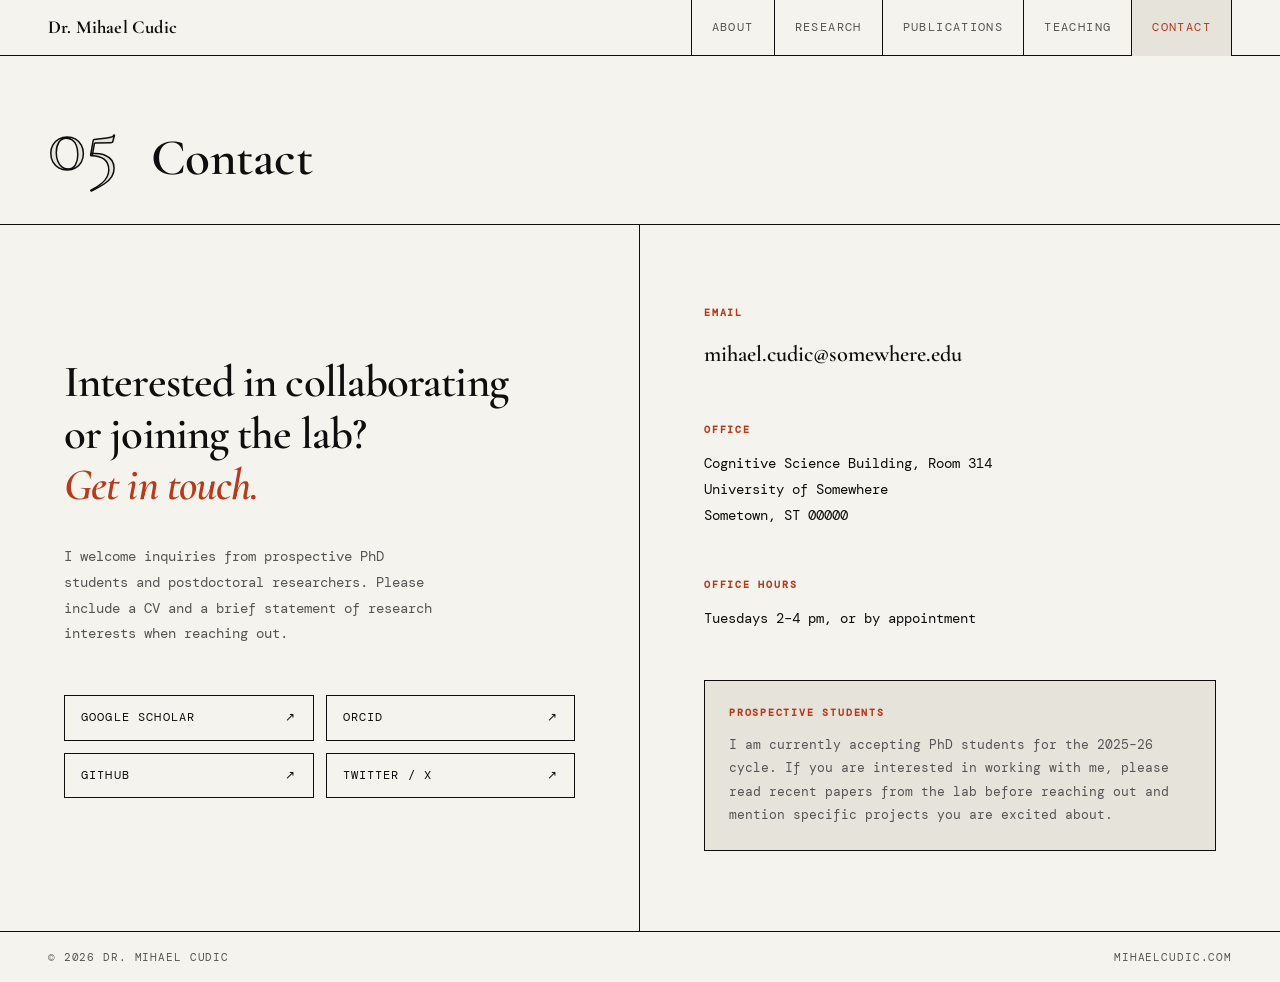
==== contact.html @ b6e157e0 "seperate pages" ====
<!DOCTYPE html>
<html lang="en">
<head>
  <meta charset="UTF-8"/>
  <meta name="viewport" content="width=device-width, initial-scale=1.0"/>
  <title>Contact — Dr. Mihael Cudic</title>
  <link rel="stylesheet" href="style.css"/>
  <style>
    /* ── CONTACT-SPECIFIC ───────────────────────────────────── */
    .contact-layout {
      display: grid;
      grid-template-columns: 1fr 1fr;
      flex: 1;
    }

    /* LEFT — big statement */
    .contact-left {
      padding: 5rem 4rem;
      border-right: var(--border);
      display: flex;
      flex-direction: column;
      justify-content: center;
    }

    .contact-tagline {
      font-family: 'Cormorant Garamond', serif;
      font-size: clamp(2rem, 3.5vw, 3.5rem);
      font-weight: 600;
      line-height: 1.15;
      letter-spacing: -0.02em;
      margin-bottom: 2rem;
    }

    .contact-tagline em { font-style: italic; color: var(--accent); }

    .contact-blurb {
      font-size: 0.85rem;
      color: var(--mid);
      line-height: 1.9;
      max-width: 48ch;
      margin-bottom: 3rem;
    }

    .social-grid {
      display: grid;
      grid-template-columns: 1fr 1fr;
      gap: 0.75rem;
    }

    .social-btn {
      display: flex;
      align-items: center;
      justify-content: space-between;
      padding: 0.75rem 1rem;
      border: var(--border);
      text-decoration: none;
      color: var(--black);
      font-size: 0.72rem;
      letter-spacing: 0.1em;
      text-transform: uppercase;
      transition: all 0.15s;
    }

    .social-btn:hover { background: var(--black); color: var(--white); }
    .social-btn::after { content: '↗'; margin-left: 0.5rem; }

    /* RIGHT — details */
    .contact-right {
      padding: 5rem 4rem;
      display: flex;
      flex-direction: column;
      justify-content: center;
      gap: 3rem;
    }

    .contact-block h3 {
      font-size: 0.62rem;
      letter-spacing: 0.18em;
      text-transform: uppercase;
      color: var(--accent);
      margin-bottom: 0.75rem;
    }

    .contact-block p,
    .contact-block a {
      font-size: 0.9rem;
      color: var(--black);
      text-decoration: none;
      line-height: 1.8;
      display: block;
    }

    .contact-block a:hover { color: var(--accent); }

    .email-link {
      font-family: 'Cormorant Garamond', serif;
      font-size: 1.4rem !important;
      font-weight: 600;
    }

    .prospective-box {
      border: var(--border);
      padding: 1.5rem;
      background: var(--light);
    }

    .prospective-box h3 {
      font-size: 0.62rem;
      letter-spacing: 0.18em;
      text-transform: uppercase;
      color: var(--accent);
      margin-bottom: 0.75rem;
    }

    .prospective-box p {
      font-size: 0.8rem;
      color: var(--mid);
      line-height: 1.8;
    }

    @media (max-width: 860px) {
      .contact-layout { grid-template-columns: 1fr; }
      .contact-left { border-right: none; border-bottom: var(--border); padding: 3rem 1.25rem; }
      .contact-right { padding: 3rem 1.25rem; }
      .social-grid { grid-template-columns: 1fr; }
    }
  </style>
</head>
<body>
<div class="page">

  <div class="page-header">
    <span class="page-header-num">05</span>
    <h1>Contact</h1>
  </div>

  <div class="contact-layout">

    <!-- LEFT -->
    <div class="contact-left" id="contact-left"></div>

    <!-- RIGHT -->
    <div class="contact-right" id="contact-right"></div>

  </div>

</div>

<script src="nav.js"></script>
<script>
/* ============================================================
   CONTACT DETAILS — edit here
   ============================================================ */
const CONTACT = {
  tagline_1: "Interested in collaborating",
  tagline_2: "or joining the lab?",
  tagline_accent: "Get in touch.",
  blurb: "I welcome inquiries from prospective PhD students and postdoctoral researchers. Please include a CV and a brief statement of research interests when reaching out.",

  email: "mihael.cudic@somewhere.edu",
  office: "Cognitive Science Building, Room 314\nUniversity of Somewhere\nSometown, ST 00000",
  office_hours: "Tuesdays 2–4 pm, or by appointment",

  links: [
    { label: "Google Scholar", url: "https://scholar.google.com" },
    { label: "ORCID",         url: "https://orcid.org" },
    { label: "GitHub",        url: "https://github.com/mihaelcudic" },
    { label: "Twitter / X",   url: "https://twitter.com" },
  ],

  prospective_note: "I am currently accepting PhD students for the 2025–26 cycle. If you are interested in working with me, please read recent papers from the lab before reaching out and mention specific projects you are excited about.",
};

/* ── RENDER ───────────────────────────────────────────────── */
const left = document.getElementById('contact-left');
const right = document.getElementById('contact-right');

left.innerHTML = `
  <h2 class="contact-tagline">
    ${CONTACT.tagline_1}<br>${CONTACT.tagline_2}<br>
    <em>${CONTACT.tagline_accent}</em>
  </h2>
  <p class="contact-blurb">${CONTACT.blurb}</p>
  <div class="social-grid">
    ${CONTACT.links.filter(l => l.url).map(l =>
      `<a class="social-btn" href="${l.url}" target="_blank">${l.label}</a>`
    ).join('')}
  </div>`;

right.innerHTML = `
  <div class="contact-block">
    <h3>Email</h3>
    <a class="email-link" href="mailto:${CONTACT.email}">${CONTACT.email}</a>
  </div>
  <div class="contact-block">
    <h3>Office</h3>
    <p>${CONTACT.office.replace(/\n/g, '<br>')}</p>
  </div>
  <div class="contact-block">
    <h3>Office Hours</h3>
    <p>${CONTACT.office_hours}</p>
  </div>
  <div class="prospective-box">
    <h3>Prospective Students</h3>
    <p>${CONTACT.prospective_note}</p>
  </div>`;
</script>
</body>
</html>
---- style.css ----
/* ============================================================
   SHARED STYLES — mihaelcudic.com
   ============================================================ */

@import url('https://fonts.googleapis.com/css2?family=Cormorant+Garamond:ital,wght@0,400;0,600;0,700;1,400;1,600&family=DM+Mono:wght@300;400;500&display=swap');

*, *::before, *::after { box-sizing: border-box; margin: 0; padding: 0; }

:root {
  --black:   #0e0e0e;
  --white:   #f5f3ee;
  --accent:  #b83a1a;
  --mid:     #555;
  --light:   #e6e3db;
  --border:  1.5px solid #0e0e0e;
}

html { scroll-behavior: smooth; }

body {
  font-family: 'DM Mono', monospace;
  background: var(--white);
  color: var(--black);
  font-size: 14px;
  line-height: 1.7;
  min-height: 100vh;
  display: flex;
  flex-direction: column;
}

/* ── NAV ──────────────────────────────────────────────────── */
nav {
  position: fixed;
  top: 0; left: 0; right: 0;
  z-index: 200;
  display: flex;
  justify-content: space-between;
  align-items: center;
  padding: 0 3rem;
  height: 56px;
  background: var(--white);
  border-bottom: var(--border);
}

.nav-logo {
  font-family: 'Cormorant Garamond', serif;
  font-size: 1.15rem;
  font-weight: 700;
  letter-spacing: 0.01em;
  text-decoration: none;
  color: var(--black);
  white-space: nowrap;
}

.nav-links {
  display: flex;
  list-style: none;
  gap: 0;
}

.nav-links li a {
  display: block;
  padding: 0 1.25rem;
  height: 56px;
  line-height: 56px;
  text-decoration: none;
  color: var(--mid);
  font-size: 0.72rem;
  letter-spacing: 0.12em;
  text-transform: uppercase;
  border-left: var(--border);
  transition: color 0.15s, background 0.15s;
}

.nav-links li:last-child a { border-right: var(--border); }
.nav-links li a:hover { color: var(--black); background: var(--light); }
.nav-links li a.active { color: var(--accent); background: var(--light); }

/* ── PAGE WRAPPER ─────────────────────────────────────────── */
.page {
  margin-top: 56px;
  flex: 1;
  display: flex;
  flex-direction: column;
}

/* ── PAGE HEADER STRIP ────────────────────────────────────── */
.page-header {
  border-bottom: var(--border);
  padding: 3rem 3rem 2.5rem;
  display: flex;
  align-items: flex-end;
  gap: 2rem;
}

.page-header-num {
  font-family: 'Cormorant Garamond', serif;
  font-size: 5rem;
  font-weight: 400;
  color: var(--light);
  -webkit-text-stroke: 1.5px var(--black);
  line-height: 1;
}

.page-header h1 {
  font-family: 'Cormorant Garamond', serif;
  font-size: clamp(2.5rem, 4vw, 4rem);
  font-weight: 600;
  line-height: 1;
  letter-spacing: -0.01em;
}

/* ── FOOTER ───────────────────────────────────────────────── */
footer {
  margin-top: auto;
  border-top: var(--border);
  padding: 1rem 3rem;
  display: flex;
  justify-content: space-between;
  align-items: center;
  font-size: 0.68rem;
  letter-spacing: 0.08em;
  text-transform: uppercase;
  color: var(--mid);
}

/* ── UTILITIES ────────────────────────────────────────────── */
.accent { color: var(--accent); }

a { color: inherit; }

/* ── RESPONSIVE ───────────────────────────────────────────── */
@media (max-width: 768px) {
  nav { padding: 0 1.25rem; }
  .nav-links li a { padding: 0 0.75rem; font-size: 0.65rem; }
  .page-header { padding: 2rem 1.25rem 1.5rem; }
  .page-header-num { font-size: 3rem; }
  footer { padding: 1rem 1.25rem; flex-direction: column; gap: 0.25rem; text-align: center; }
}
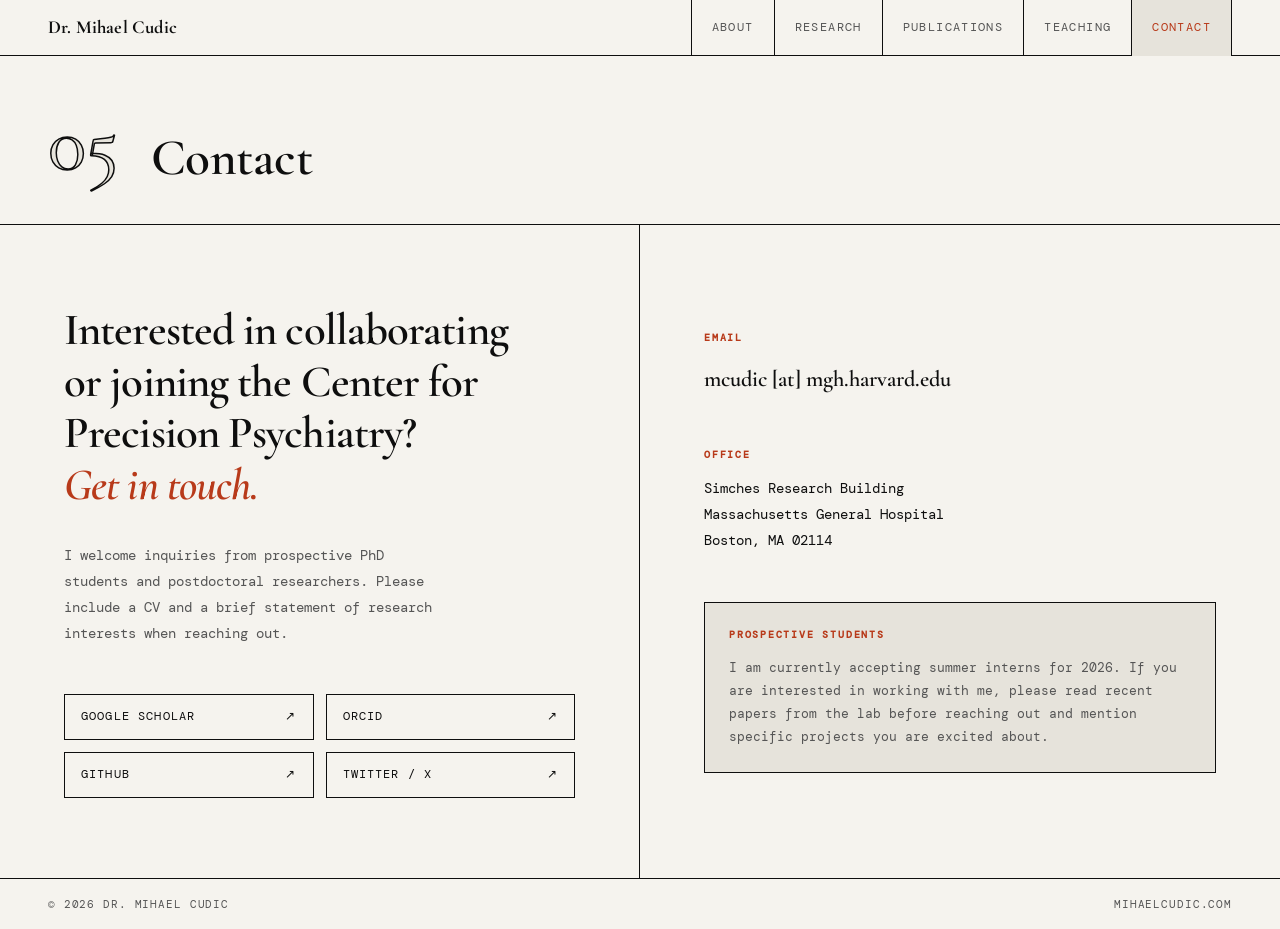
==== commit d8301a8a: "Update contact.html" ====
--- a/contact.html
+++ b/contact.html
@@ -153,13 +153,13 @@
    ============================================================ */
 const CONTACT = {
   tagline_1: "Interested in collaborating",
-  tagline_2: "or joining the lab?",
+  tagline_2: "or joining the Center for Precision Psychiatry?",
   tagline_accent: "Get in touch.",
   blurb: "I welcome inquiries from prospective PhD students and postdoctoral researchers. Please include a CV and a brief statement of research interests when reaching out.",
 
-  email: "mihael.cudic@somewhere.edu",
-  office: "Cognitive Science Building, Room 314\nUniversity of Somewhere\nSometown, ST 00000",
-  office_hours: "Tuesdays 2–4 pm, or by appointment",
+  emailUser: "mcudic",
+  emailDomain: "mgh.harvard.edu",
+  office: "Simches Research Building\nMassachusetts General Hospital\nBoston, MA 02114",
 
   links: [
     { label: "Google Scholar", url: "https://scholar.google.com" },
@@ -168,7 +168,7 @@
     { label: "Twitter / X",   url: "https://twitter.com" },
   ],
 
-  prospective_note: "I am currently accepting PhD students for the 2025–26 cycle. If you are interested in working with me, please read recent papers from the lab before reaching out and mention specific projects you are excited about.",
+  prospective_note: "I am currently accepting summer interns for 2026. If you are interested in working with me, please read recent papers from the lab before reaching out and mention specific projects you are excited about.",
 };
 
 /* ── RENDER ───────────────────────────────────────────────── */
@@ -190,20 +190,22 @@
 right.innerHTML = `
   <div class="contact-block">
     <h3>Email</h3>
-    <a class="email-link" href="mailto:${CONTACT.email}">${CONTACT.email}</a>
+    <a class="email-link" id="email-link" href="#">${CONTACT.emailUser} [at] ${CONTACT.emailDomain}</a>
   </div>
   <div class="contact-block">
     <h3>Office</h3>
     <p>${CONTACT.office.replace(/\n/g, '<br>')}</p>
-  </div>
-  <div class="contact-block">
-    <h3>Office Hours</h3>
-    <p>${CONTACT.office_hours}</p>
   </div>
   <div class="prospective-box">
     <h3>Prospective Students</h3>
     <p>${CONTACT.prospective_note}</p>
   </div>`;
+
+document.getElementById('email-link').addEventListener('click', function(e) {
+  e.preventDefault();
+  const addr = CONTACT.emailUser + '@' + CONTACT.emailDomain;
+  window.location.href = 'mailto:' + addr;
+});
 </script>
 </body>
 </html>
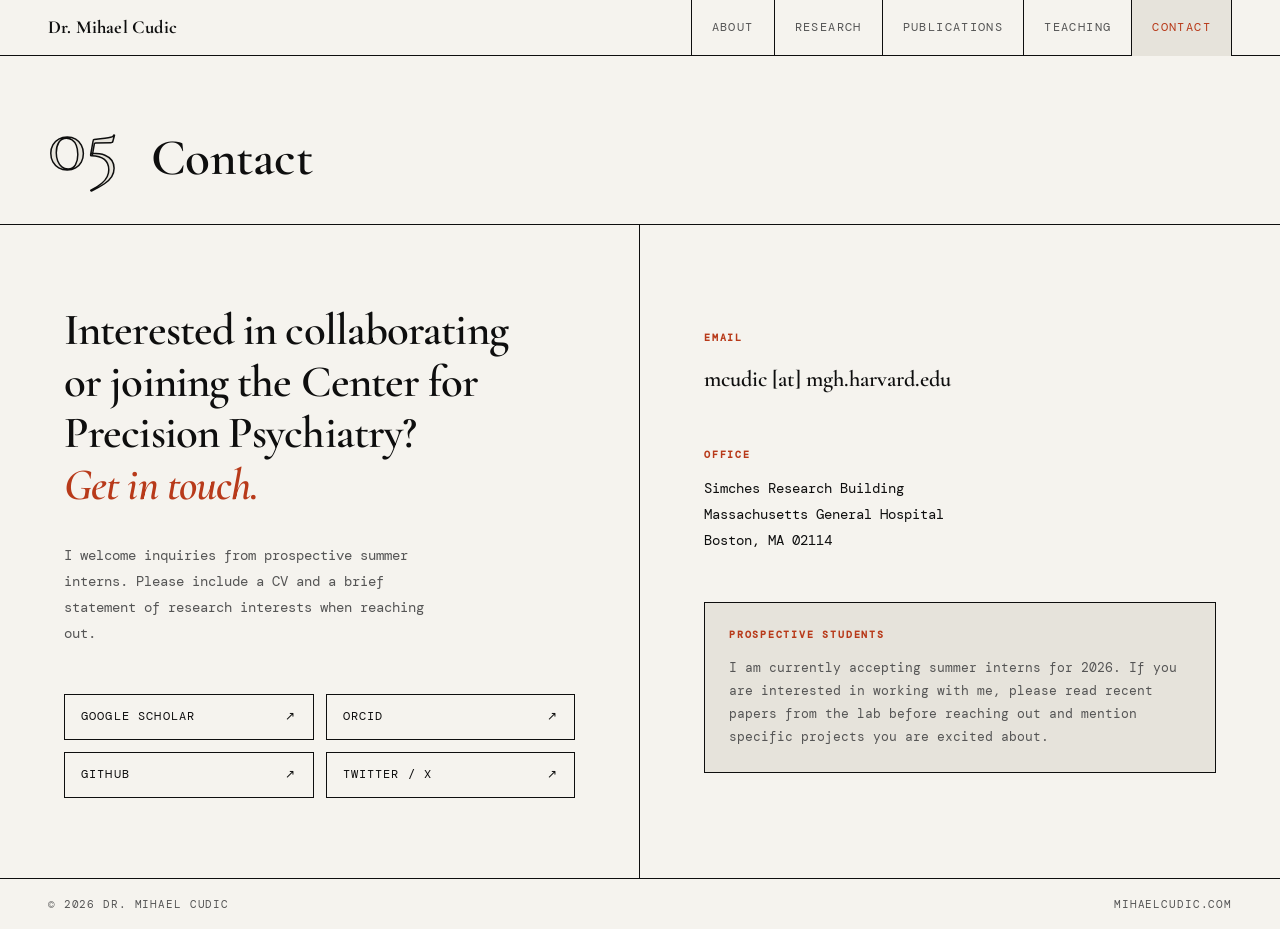
==== commit f15f06cd: "Update contact.html" ====
--- a/contact.html
+++ b/contact.html
@@ -155,7 +155,7 @@
   tagline_1: "Interested in collaborating",
   tagline_2: "or joining the Center for Precision Psychiatry?",
   tagline_accent: "Get in touch.",
-  blurb: "I welcome inquiries from prospective PhD students and postdoctoral researchers. Please include a CV and a brief statement of research interests when reaching out.",
+  blurb: "I welcome inquiries from prospective summer interns. Please include a CV and a brief statement of research interests when reaching out.",
 
   emailUser: "mcudic",
   emailDomain: "mgh.harvard.edu",
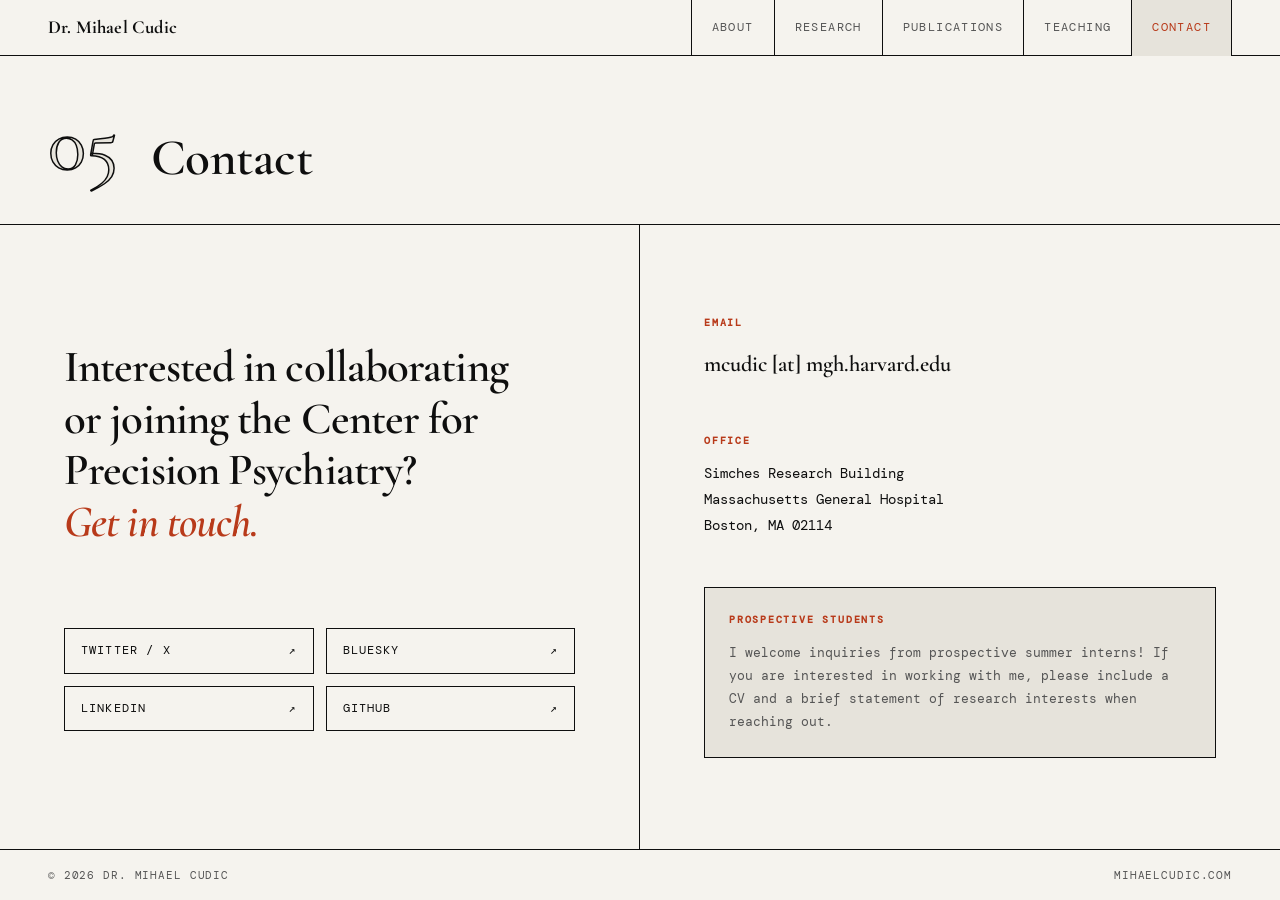
==== commit 641be219: "Update contact.html" ====
--- a/contact.html
+++ b/contact.html
@@ -155,20 +155,20 @@
   tagline_1: "Interested in collaborating",
   tagline_2: "or joining the Center for Precision Psychiatry?",
   tagline_accent: "Get in touch.",
-  blurb: "I welcome inquiries from prospective summer interns. Please include a CV and a brief statement of research interests when reaching out.",
+  blurb: "",
 
   emailUser: "mcudic",
   emailDomain: "mgh.harvard.edu",
   office: "Simches Research Building\nMassachusetts General Hospital\nBoston, MA 02114",
 
   links: [
-    { label: "Google Scholar", url: "https://scholar.google.com" },
-    { label: "ORCID",         url: "https://orcid.org" },
-    { label: "GitHub",        url: "https://github.com/mihaelcudic" },
-    { label: "Twitter / X",   url: "https://twitter.com" },
+    { label: "Twitter / X", url: "https://twitter.com" },
+    { label: "BlueSky",         url: "https://bsky.app/profile/mihaelcudic.bsky.social" },
+    { label: "LinkedIn",        url: "https://www.linkedin.com/in/mihael-cudic-d-phil-310802194/" },
+    { label: "GitHub",   url: "https://github.com/mihaelcudic" },
   ],
 
-  prospective_note: "I am currently accepting summer interns for 2026. If you are interested in working with me, please read recent papers from the lab before reaching out and mention specific projects you are excited about.",
+  prospective_note: "I welcome inquiries from prospective summer interns! If you are interested in working with me, please include a CV and a brief statement of research interests when reaching out.",
 };
 
 /* ── RENDER ───────────────────────────────────────────────── */
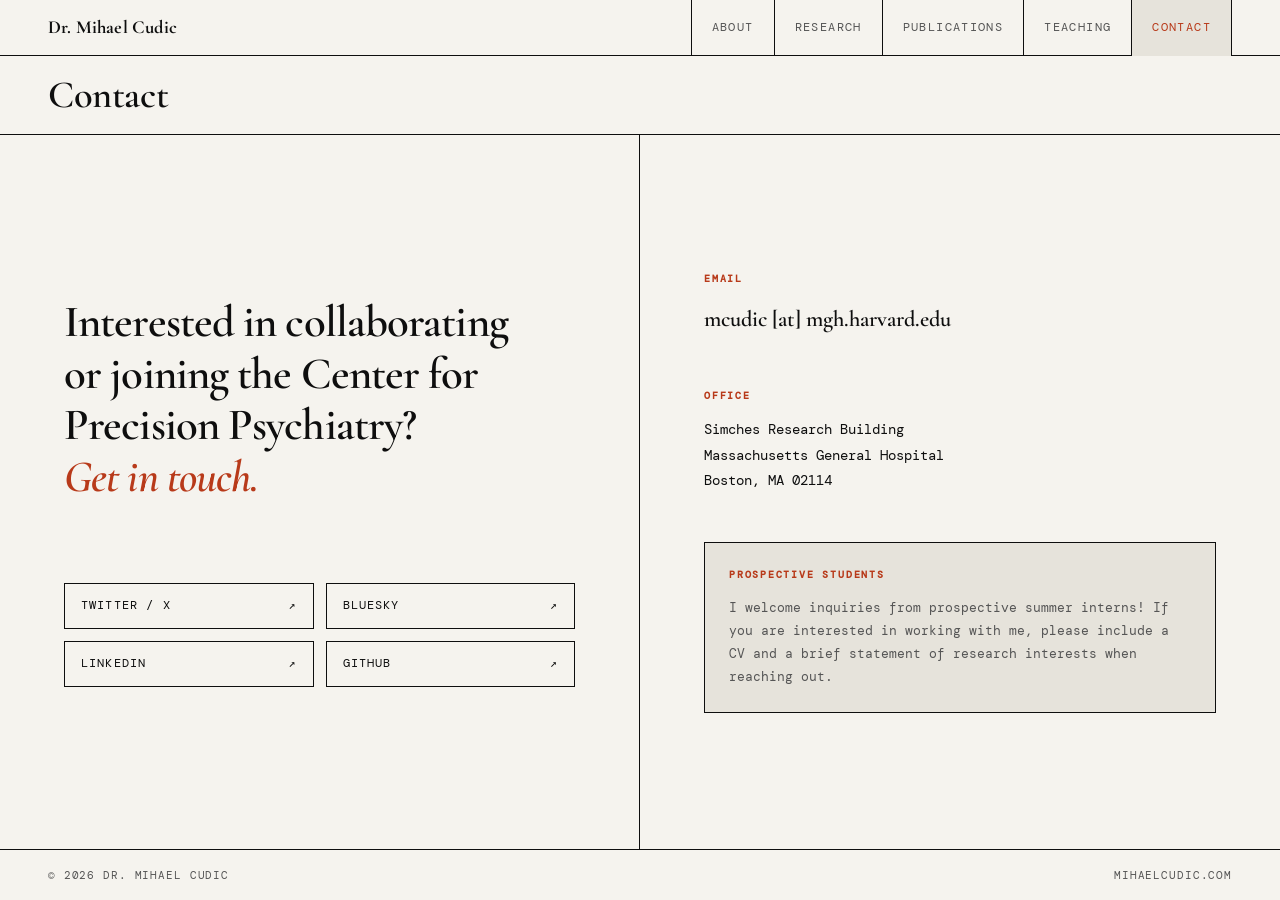
==== commit 534a8d9c: "update" ====
--- a/contact.html
+++ b/contact.html
@@ -130,7 +130,6 @@
 <div class="page">
 
   <div class="page-header">
-    <span class="page-header-num">05</span>
     <h1>Contact</h1>
   </div>
 
--- a/style.css
+++ b/style.css
@@ -87,24 +87,15 @@
 /* ── PAGE HEADER STRIP ────────────────────────────────────── */
 .page-header {
   border-bottom: var(--border);
-  padding: 3rem 3rem 2.5rem;
+  padding: 1.25rem 3rem;
   display: flex;
-  align-items: flex-end;
+  align-items: center;
   gap: 2rem;
-}
-
-.page-header-num {
-  font-family: 'Cormorant Garamond', serif;
-  font-size: 5rem;
-  font-weight: 400;
-  color: var(--light);
-  -webkit-text-stroke: 1.5px var(--black);
-  line-height: 1;
 }
 
 .page-header h1 {
   font-family: 'Cormorant Garamond', serif;
-  font-size: clamp(2.5rem, 4vw, 4rem);
+  font-size: clamp(1.8rem, 3vw, 2.75rem);
   font-weight: 600;
   line-height: 1;
   letter-spacing: -0.01em;
@@ -133,7 +124,6 @@
 @media (max-width: 768px) {
   nav { padding: 0 1.25rem; }
   .nav-links li a { padding: 0 0.75rem; font-size: 0.65rem; }
-  .page-header { padding: 2rem 1.25rem 1.5rem; }
-  .page-header-num { font-size: 3rem; }
+  .page-header { padding: 1rem 1.25rem; }
   footer { padding: 1rem 1.25rem; flex-direction: column; gap: 0.25rem; text-align: center; }
 }
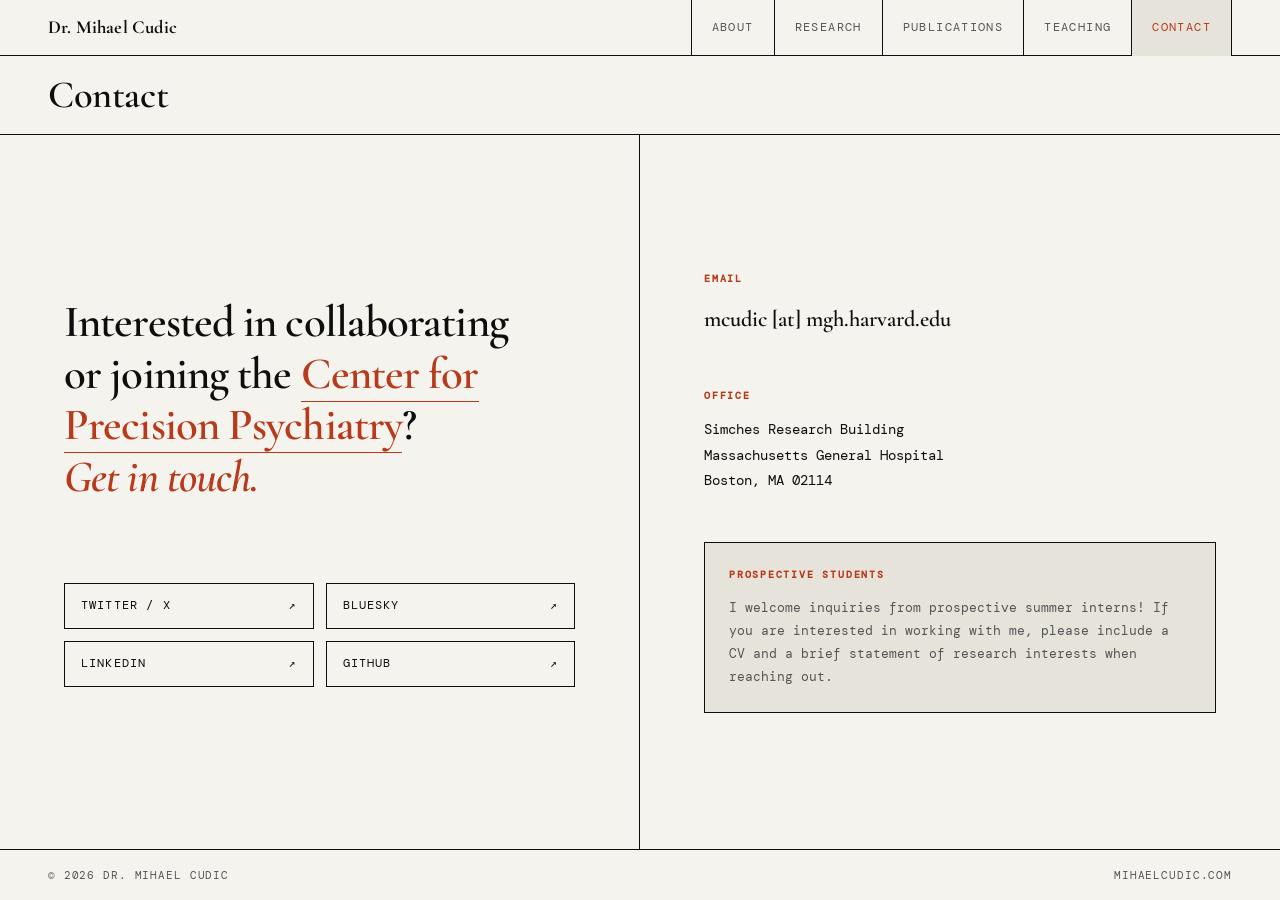
==== commit bd806325: "url link for cpp" ====
--- a/contact.html
+++ b/contact.html
@@ -152,7 +152,7 @@
    ============================================================ */
 const CONTACT = {
   tagline_1: "Interested in collaborating",
-  tagline_2: "or joining the Center for Precision Psychiatry?",
+  tagline_2: "or joining the <a href='https://www.massgeneral.org/psychiatry/research/precision-psychiatry' target='_blank' style='color:var(--accent);text-decoration:none;border-bottom:1px solid currentColor;'>Center for Precision Psychiatry</a>?",
   tagline_accent: "Get in touch.",
   blurb: "",
 
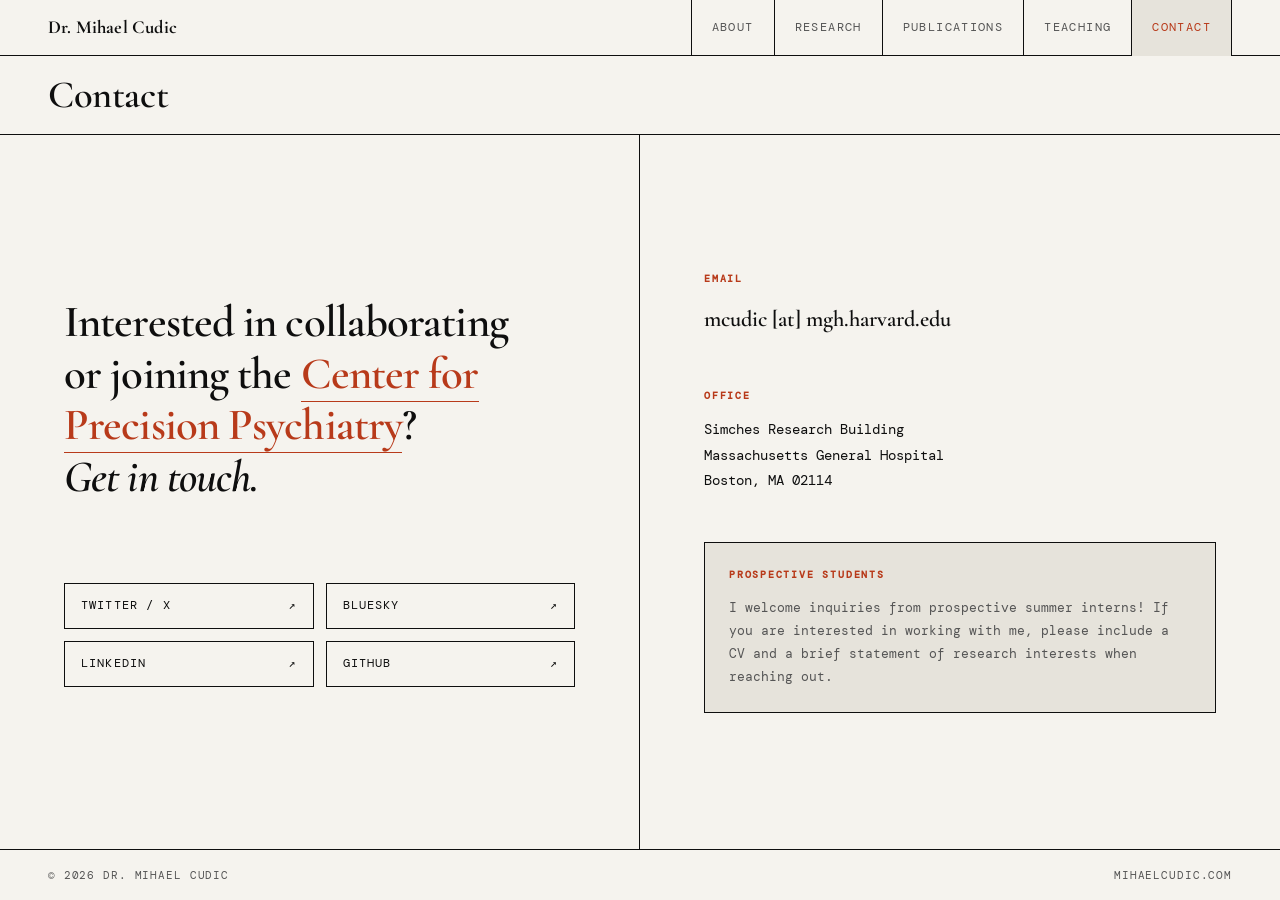
==== commit 94a26e2f: "update contact" ====
--- a/contact.html
+++ b/contact.html
@@ -31,7 +31,7 @@
       margin-bottom: 2rem;
     }
 
-    .contact-tagline em { font-style: italic; color: var(--accent); }
+    .contact-tagline em { font-style: italic; color: var(--black); }
 
     .contact-blurb {
       font-size: 0.85rem;
